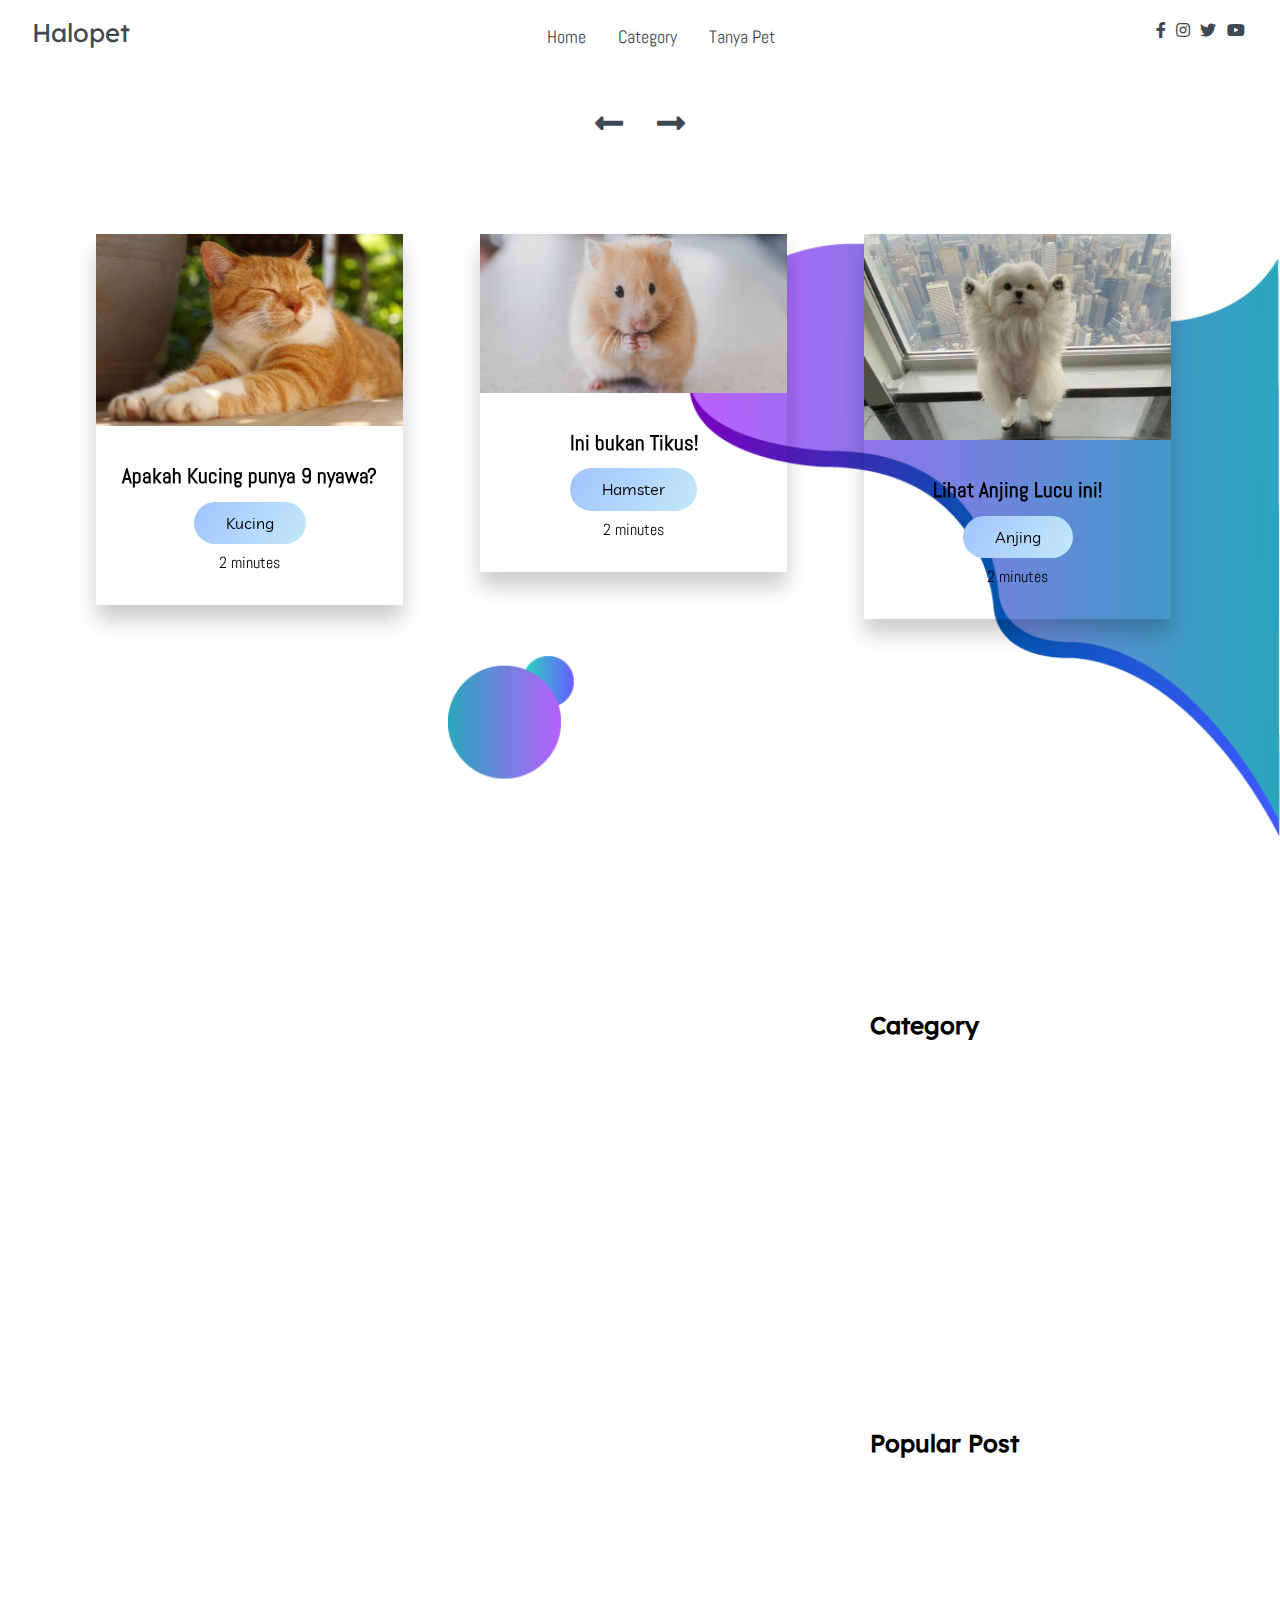
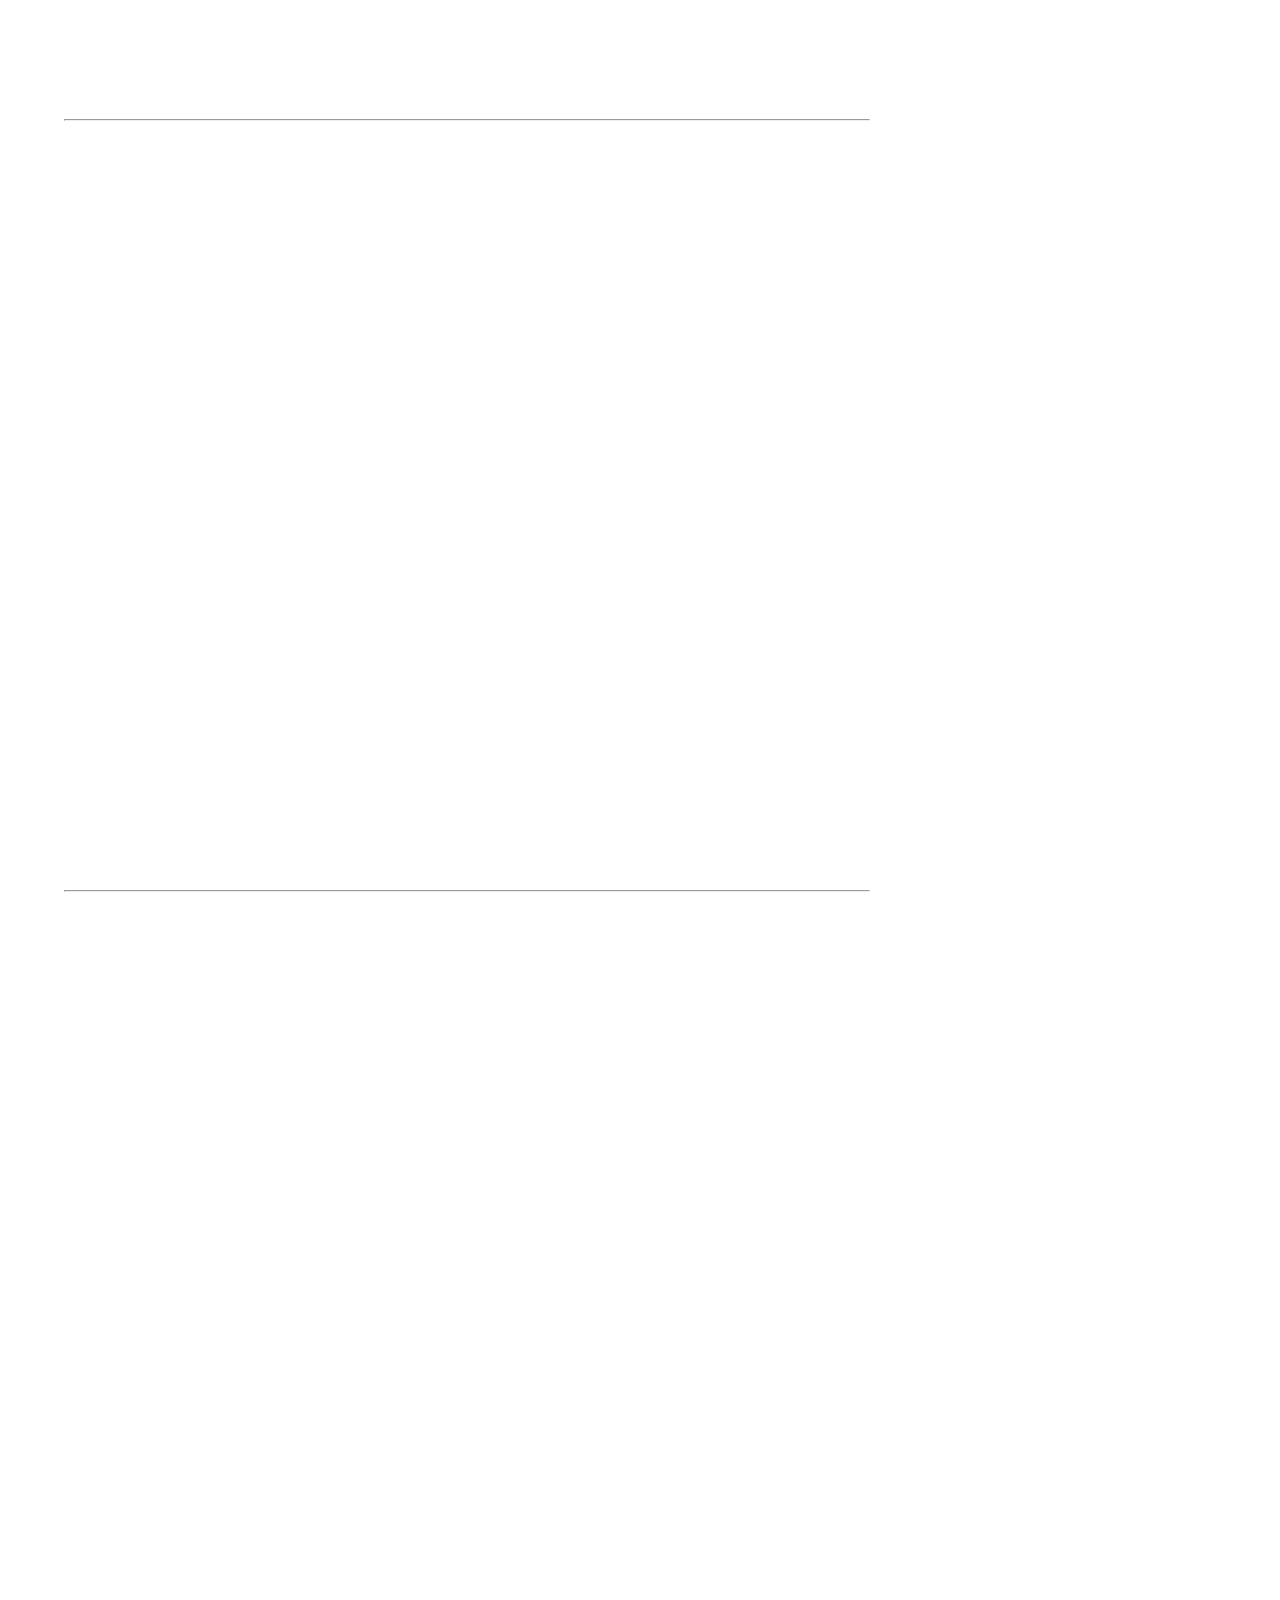
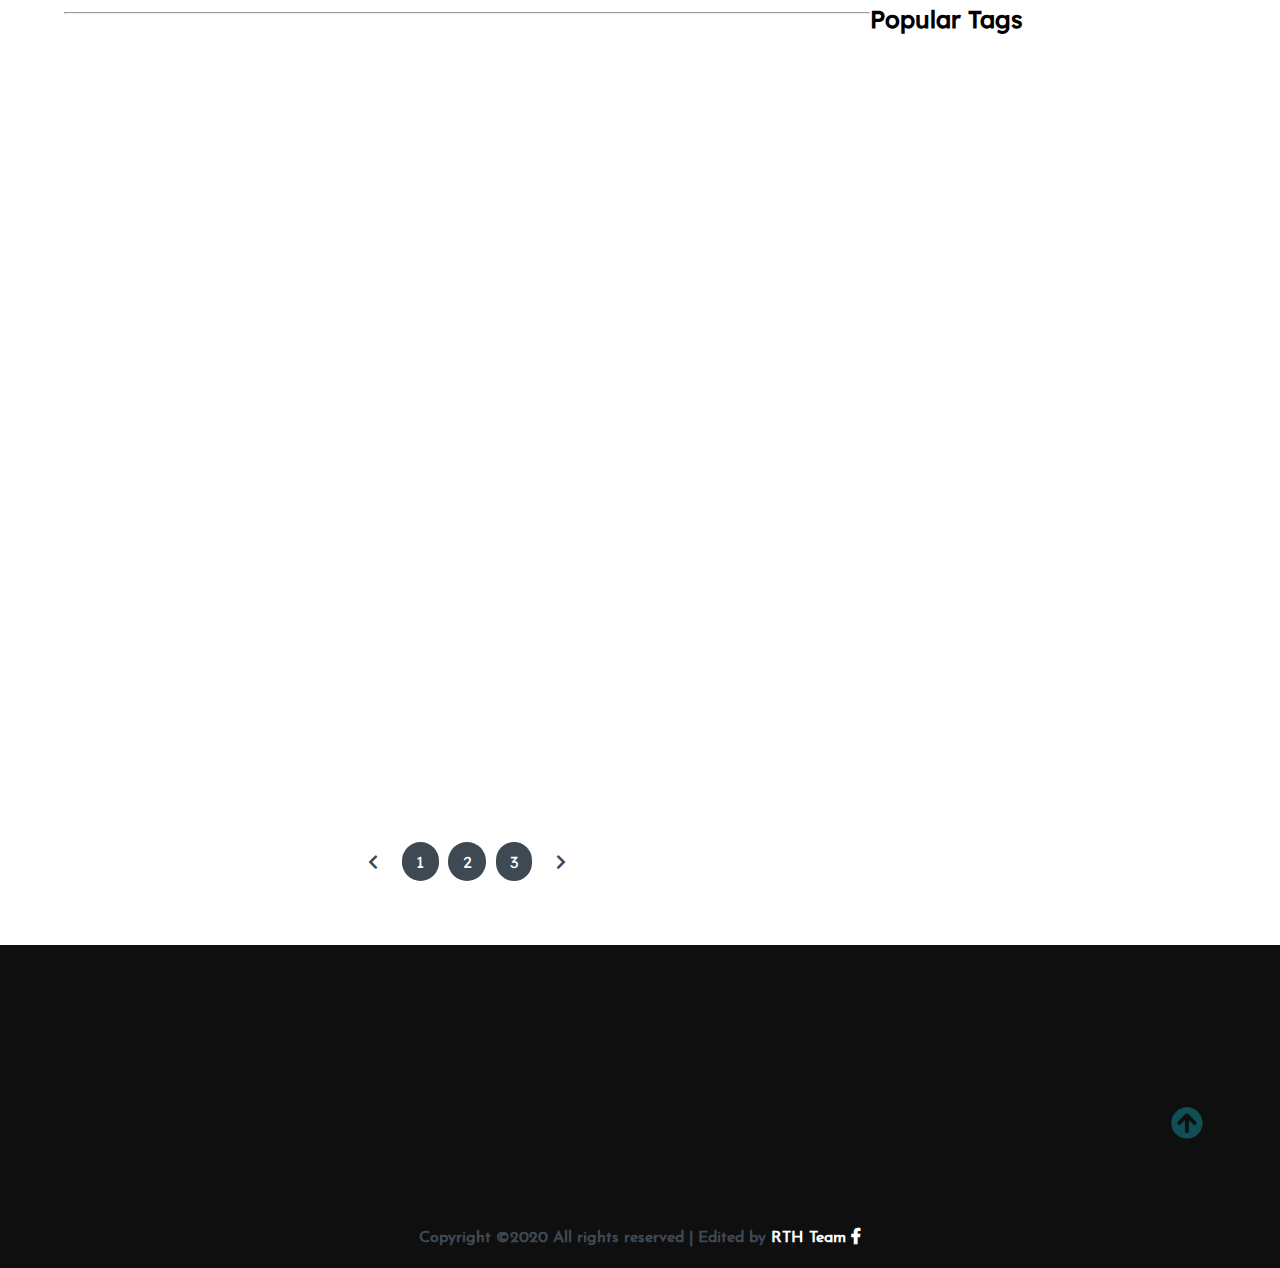
==== index.html @ 98e72d81 "Rename Index.html to index.html" ====
<!DOCTYPE html>
<html lang="en">

<head>
    <meta charset="UTF-8">
    <meta name="viewport" content="width=device-width, initial-scale=1.0">
    <meta http-equiv="X-UA-Compatible" content="ie=edge">
    <title>Halopet</title>

    <!-- Font -->
    <link rel="stylesheet" href="./css/all.css">


    <!-- --------- CSS Owl ------------------->
    <link rel="stylesheet" href="./css/owl.carousel.min.css">
    <link rel="stylesheet" href="./css/owl.theme.default.min.css">

    <!-- ------------ AOS Library ------------------------- -->
    <link rel="stylesheet" href="./css/aos.css">

    <!-- Custom CSS   -->
    <link rel="stylesheet" href="./css/Style.css">
    

</head>

<body>

    <!-- ----------------------------  Navigation ---------------------------------------------- -->

    <nav class="nav">
        <div class="nav-menu flex-row">
            <div class="nav-brand">
                <a href="#" class="text-gray">Halopet</a>
            </div>
            <div class="toggle-collapse">
                <div class="toggle-icons">
                    <i class="fas fa-bars"></i>
                </div>
            </div>
            <div>
                <ul class="nav-items">
                    <li class="nav-link">
                        <a href="#">Home</a>
                    </li>
                    <li class="nav-link">
                        <a href="#">Category</a>
                    </li>
                    <li class="nav-link">
                        <a href="ask.html">Tanya Pet</a>
                    </li>
                </ul>
            </div>
            <div class="social text-gray">
                <a href="#"><i class="fab fa-facebook-f"></i></a>
                <a href="#"><i class="fab fa-instagram"></i></a>
                <a href="#"><i class="fab fa-twitter"></i></a>
                <a href="#"><i class="fab fa-youtube"></i></a>
            </div>
        </div>
    </nav>

    <!-- ------------x---------------  Navigation --------------------------x------------------- -->

    <!----------------------------- Main Site Section ------------------------------>

    <main>

        <!------------------------ Site Title ---------------------->


        <!------------x----------- Site Title ----------x----------->

        <!-- --------------------- Blog Carousel ----------------- -->

        <section>
            <div class="blog">
                <div class="container">
                    <div class="owl-carousel owl-theme blog-post">
                        <div class="blog-content" data-aos="fade-right" data-aos-delay="200">
                            <img src="./assets/Blog-post/pet-1.jpeg" alt="post-1">
                            <div class="blog-title">
                                <h3>Apakah Kucing punya 9 nyawa?</h3>
                                <button class="btn btn-blog">Kucing</button>
                                <span>2 minutes</span>
                            </div>
                        </div>
                        <div class="blog-content" data-aos="fade-in" data-aos-delay="200">
                            <img src="./assets/Blog-post/pet-3.jpg" alt="post-1">
                            <div class="blog-title">
                                <h3>Ini bukan Tikus!</h3>
                                <button class="btn btn-blog">Hamster</button>
                                <span>2 minutes</span>
                            </div>
                        </div>
                        <div class="blog-content" data-aos="fade-left" data-aos-delay="200">
                            <img src="./assets/Blog-post/pet-2.jpg" alt="post-1">
                            <div class="blog-title">
                                <h3>Lihat Anjing Lucu ini!</h3>
                                <button class="btn btn-blog">Anjing</button>
                                <span>2 minutes</span>
                            </div>
                        </div>
                        <div class="blog-content" data-aos="fade-right" data-aos-delay="200">
                            <img src="./assets/Blog-post/post-5.png" alt="post-1">
                            <div class="blog-title">
                                <h3>London Kucing week's continued the evolution</h3>
                                <button class="btn btn-blog">Kucing</button>
                                <span>2 minutes</span>
                            </div>
                        </div>
                    </div>
                    <div class="owl-navigation">
                        <span class="owl-nav-prev"><i class="fas fa-long-arrow-alt-left"></i></span>
                        <span class="owl-nav-next"><i class="fas fa-long-arrow-alt-right"></i></span>
                    </div>
                </div>
            </div>
        </section>

        <!-- ----------x---------- Blog Carousel --------x-------- -->

        <!-- ---------------------- Site Content -------------------------->

        <section class="container">
            <div class="site-content">
                <div class="posts">
                    <div class="post-content" data-aos="zoom-in" data-aos-delay="200">
                        <div class="post-image">
                            <div>
                                <img src="./assets/Blog-post/pet-1.jpeg" class="img" alt="blog1">
                            </div>
                            <div class="post-info flex-row">
                                <span><i class="fas fa-user text-gray"></i>&nbsp;&nbsp;Admin</span>
                                <span><i class="fas fa-calendar-alt text-gray"></i>&nbsp;&nbsp;January 14, 2019</span>
                                <span>2 Commets</span>
                            </div>
                        </div>
                        <div class="post-title">
                            <a href="#">Apakah Benar kucing punya 9 nyawa?</a>
                            <p>Lorem ipsum dolor sit amet consectetur adipisicing elit. Neque voluptas deserunt beatae
                                adipisci iusto totam placeat corrupti ipsum, tempora magnam incidunt aperiam tenetur a
                                nobis, voluptate, numquam architecto fugit. Eligendi quidem ipsam ducimus minus magni
                                illum similique veniam tempore unde?
                            </p>
                            <button class="btn post-btn">Read More &nbsp; <i class="fas fa-arrow-right"></i></button>
                        </div>
                    </div>
                    <hr>
                    <div class="post-content" data-aos="zoom-in" data-aos-delay="200">
                        <div class="post-image">
                            <div>
                                <img src="./assets/Blog-post/pet-5.jpg" class="img" alt="blog1">
                            </div>
                            <div class="post-info flex-row">
                                <span><i class="fas fa-user text-gray"></i>&nbsp;&nbsp;Admin</span>
                                <span><i class="fas fa-calendar-alt text-gray"></i>&nbsp;&nbsp;January 16, 2019</span>
                                <span>7 Commets</span>
                            </div>
                        </div>
                        <div class="post-title">
                            <a href="#">Tanda Kucing sayang kamu</a>
                            <p>Lorem ipsum dolor sit amet consectetur adipisicing elit. Neque voluptas deserunt beatae
                                adipisci iusto totam placeat corrupti ipsum, tempora magnam incidunt aperiam tenetur a
                                nobis, voluptate, numquam architecto fugit. Eligendi quidem ipsam ducimus minus magni
                                illum similique veniam tempore unde?
                            </p>
                            <button class="btn post-btn">Read More &nbsp; <i class="fas fa-arrow-right"></i></button>
                        </div>
                    </div>
                    <hr>
                    <div class="post-content" data-aos="zoom-in" data-aos-delay="200">
                        <div class="post-image">
                            <div>
                                <img src="./assets/Blog-post/foodie.jpg" class="img" alt="blog1">
                            </div>
                            <div class="post-info flex-row">
                                <span><i class="fas fa-user text-gray"></i>&nbsp;&nbsp;Admin</span>
                                <span><i class="fas fa-calendar-alt text-gray"></i>&nbsp;&nbsp;January 19, 2019</span>
                                <span>5 Commets</span>
                            </div>
                        </div>
                        <div class="post-title">
                            <a href="#">Rekomendasi Makanan Kucing Kamu!</a>
                            <p>Lorem ipsum dolor sit amet consectetur adipisicing elit. Neque voluptas deserunt beatae
                                adipisci iusto totam placeat corrupti ipsum, tempora magnam incidunt aperiam tenetur a
                                nobis, voluptate, numquam architecto fugit. Eligendi quidem ipsam ducimus minus magni
                                illum similique veniam tempore unde?
                            </p>
                            <button class="btn post-btn">Read More &nbsp; <i class="fas fa-arrow-right"></i></button>
                        </div>
                    </div>
                    <hr>
                    <div class="post-content" data-aos="zoom-in" data-aos-delay="200">
                        <div class="post-image">
                            <div>
                                <img src="./assets/Blog-post/pet-2.jpg" class="img" alt="blog1">
                            </div>
                            <div class="post-info flex-row">
                                <span><i class="fas fa-user text-gray"></i>&nbsp;&nbsp;Admin</span>
                                <span><i class="fas fa-calendar-alt text-gray"></i>&nbsp;&nbsp;January 21, 2019</span>
                                <span>12 Commets</span>
                            </div>
                        </div>
                        <div class="post-title">
                            <a href="#">Keuntungan Kalau Kamu Punya Anjing</a>
                            <p>Lorem ipsum dolor sit amet consectetur adipisicing elit. Neque voluptas deserunt beatae
                                adipisci iusto totam placeat corrupti ipsum, tempora magnam incidunt aperiam tenetur a
                                nobis, voluptate, numquam architecto fugit. Eligendi quidem ipsam ducimus minus magni
                                illum similique veniam tempore unde?
                            </p>
                            <button class="btn post-btn">Read More &nbsp; <i class="fas fa-arrow-right"></i></button>
                        </div>
                    </div>
                    <div class="pagination flex-row">
                        <a href="#"><i class="fas fa-chevron-left"></i></a>
                        <a href="#" class="pages">1</a>
                        <a href="#" class="pages">2</a>
                        <a href="#" class="pages">3</a>
                        <a href="#"><i class="fas fa-chevron-right"></i></a>
                    </div>
                </div>
                <aside class="sidebar">
                    <div class="category">
                        <h2>Category</h2>
                        <ul class="category-list">
                            <li class="list-items" data-aos="fade-left" data-aos-delay="100">
                                <a href="#">Kucing</a>
                                <span>(05)</span>
                            </li>
                            <li class="list-items" data-aos="fade-left" data-aos-delay="200">
                                <a href="#">Anjing</a>
                                <span>(02)</span>
                            </li>
                            <li class="list-items" data-aos="fade-left" data-aos-delay="300">
                                <a href="#">Kelinci</a>
                                <span>(07)</span>
                            </li>
                            <li class="list-items" data-aos="fade-left" data-aos-delay="400">
                                <a href="#">Hamster</a>
                                <span>(01)</span>
                            </li>
                            <li class="list-items" data-aos="fade-left" data-aos-delay="500">
                                <a href="#">Makanan Hewan</a>
                                <span>(08)</span>
                            </li>
                        </ul>
                    </div>
                    <div class="popular-post">
                        <h2>Popular Post</h2>
                        <div class="post-content" data-aos="flip-up" data-aos-delay="200">
                            <div class="post-image">
                                <div>
                                    <img src="./assets/popular-post/pet-4.jpg" class="img" alt="blog1">
                                </div>
                                <div class="post-info flex-row">
                                    <span><i class="fas fa-calendar-alt text-gray"></i>&nbsp;&nbsp;January 20,2020</span>
                                    <span>2 Commets</span>
                                </div>
                            </div>
                            <div class="post-title">
                                <a href="#">Tips merawat hewan peliharaan saat pandemi</a>
                            </div>
                        </div>
                        <div class="post-content" data-aos="flip-up" data-aos-delay="300">
                            <div class="post-image">
                                <div>
                                    <img src="./assets/popular-post/pet-6.jpg" class="img" alt="blog1">
                                </div>
                                <div class="post-info flex-row">
                                    <span><i class="fas fa-calendar-alt text-gray"></i>&nbsp;&nbsp;January 8,
                                        2020</span>
                                    <span>2 Commets</span>
                                </div>
                            </div>
                            <div class="post-title">
                                <a href="#">7 Makanan hamster alami,sehat dan mudah didapatkan</a>
                            </div>
                        </div>
                        <div class="post-content" data-aos="flip-up" data-aos-delay="400">
                            <div class="post-image">
                                <div>
                                    <img src="./assets/popular-post/pet-7.jpg" class="img" alt="blog1">
                                </div>
                                <div class="post-info flex-row">
                                    <span><i class="fas fa-calendar-alt text-gray"></i>&nbsp;&nbsp;January 20,2020</span>
                                    <span>2 Commets</span>
                                </div>
                            </div>
                            <div class="post-title">
                                <a href="#">Cara aman liburan bersama hewan peliharaan</a>
                            </div>
                        </div>
                        <div class="post-content" data-aos="flip-up" data-aos-delay="500">
                            <div class="post-image">
                                <div>
                                    <img src="./assets/popular-post/pet-8.jpg" class="img" alt="blog1">
                                </div>
                                <div class="post-info flex-row">
                                    <span><i class="fas fa-calendar-alt text-gray"></i>&nbsp;&nbsp;January 20,2020</span>
                                    <span>2 Commets</span>
                                </div>
                            </div>
                            <div class="post-title">
                                <a href="#">Tips cegah penularan penyakit dari hewan peliharaan</a>
                            </div>
                        </div>
                    </div>
                    <div class="newsletter" data-aos="fade-up" data-aos-delay="300">
                        <h2>Newsletter</h2>
                        <div class="form-element">
                            <input type="text" class="input-element" placeholder="Email">
                            <button class="btn form-btn">Subscribe</button>
                        </div>
                    </div>
                    <div class="popular-tags">
                        <h2>Popular Tags</h2>
                        <div class="tags flex-row">
                            <span class="tag" data-aos="flip-up" data-aos-delay="100">#kucing</span>
                            <span class="tag" data-aos="flip-up" data-aos-delay="200">#lovecat</span>
                            <span class="tag" data-aos="flip-up" data-aos-delay="300">#besthamster</span>
                            <span class="tag" data-aos="flip-up" data-aos-delay="400">#saveanimal</span>
                            <span class="tag" data-aos="flip-up" data-aos-delay="800">#dontkillmehuman</span>
                        </div>
                    </div>
                </aside>
            </div>
        </section>

        <!-- -----------x---------- Site Content -------------x------------>

    </main>

    <!---------------x------------- Main Site Section ---------------x-------------->


    <!-- --------------------------- Footer ---------------------------------------- -->

    <footer class="footer">
        <div class="container">
            <div class="about-us" data-aos="fade-right" data-aos-delay="200">
                <h2>Tentang Kami</h2>
                <p>Website ini dibuat oleh Aldriansyah Yustino,Ahmad Taufik,dan M hadziq Fathul Hikam</p>
            </div>
            <div class="newsletter" data-aos="fade-right" data-aos-delay="200">
                <h2>Newsletter</h2>
                <p>Tetap ikuti info terbaru seputar kami</p>
                <div class="form-element">
                    <input type="text" placeholder="Email"><span><i class="fas fa-chevron-right"></i></span>
                </div>
            </div>
            <div class="follow" data-aos="fade-left" data-aos-delay="200">
                <h2>Follow us</h2>
                <p>Lebih kenal kami!</p>
                <div>
                    <i class="fab fa-facebook-f"></i>
                    <i class="fab fa-twitter"></i>
                    <i class="fab fa-instagram"></i>
                    <i class="fab fa-youtube"></i>
                </div>
            </div>
        </div>
        <div class="rights flex-row">
            <h4 class="text-gray">
                Copyright ©2020 All rights reserved | Edited by
                <a href="https://www.facebook.com/sipasipasipusapusipukki/" target="_black">RTH Team <i class="fab fa-facebook-f"></i>
                </a>
            </h4>
        </div>
        <div class="move-up">
            <span><i class="fas fa-arrow-circle-up fa-2x"></i></span>
        </div>
    </footer>

    <!-- -------------x------------- Footer --------------------x------------------- -->

    <!-- Jquery Library file -->
    <script src="./js/Jquery3.4.1.min.js"></script>

    <!-- --------- Owl-Carousel js ------------------->
    <script src="./js/owl.carousel.min.js"></script>

    <!-- ------------ AOS js Library  ------------------------- -->
    <script src="./js/aos.js"></script>

    <!-- Custom Javascript file -->
    <script src="./js/main.js"></script>
</body>

</html>
---- css/Style.css ----
@import url('../css/fonts.css');


html, body{
    margin: 0%;
    box-sizing: border-box;
    overflow-x: hidden;
}

:root{

    /*      warna tema       */
    --text-gray: #3f4954;
    --text-light : #686666da;
    --bg-color: #0f0f0f;
    --white: #ffffff;
    --midnight: #104f55;

    /* gradient color   */
    --sky: linear-gradient(120deg, #a1c4fd 0%, #c2e9fb 100%);

    /*      font-family   */
    --Abel: 'Abel', cursive;
    --Anton: 'Anton', cursive;
    --Josefin : 'Josefin', cursive;
    --Lexend: 'Lexend', cursive;
    --Livvic : 'Livvic', cursive;
}




a{
    text-decoration: none;
    color: var(--text-gray);
}

.flex-row{
    display: flex;
    flex-direction: row;    
    flex-wrap: wrap;
}

ul{
    list-style-type: none;
}

h1{
    font-family: var(--Lexend);
    font-size: 2.5rem;
}

h2{
    font-family: var(--Lexend);
}

h3{
    font-family: var(--Abel);
    font-size: 1.3rem;
}

button.btn{
    border: none;
    border-radius: 2rem;
    padding: 1rem 3rem;
    font-size: 1rem;
    font-family: var(--Livvic);
    cursor: pointer;
}

span{
    font-family: var(--Abel);
}

.container{
    margin: 0 5vw;
}

.text-gray{
    color: var(--text-gray);
}

p{
    font-family: var(--Lexend);
    color: var(--text-light);
}

/* ------x------- Global Classes -------x-------*/

/* --------------- navbar ----------------- */

.nav{
    background: white;
    padding: 0 2rem;
    height: 0rem;
    min-height: 10vh;
    overflow: hidden;
    transition: height 1s ease-in-out;
}

.nav .nav-menu{    
    justify-content: space-between;
}

.nav .toggle-collapse{
    position: absolute;
    top: 0%;
    width: 90%;
    cursor: pointer;
    display: none;
}

.nav .toggle-collapse .toggle-icons{
    display: flex;
    justify-content: flex-end;
    padding: 1.7rem 0;
}

.nav .toggle-collapse .toggle-icons i{
    font-size: 1.4rem;
    color: var(--text-gray);
}

.collapse{
    height: 30rem;
}

.nav .nav-items{
    display: flex;
    margin: 0;
}

.nav .nav-items .nav-link{
    padding: 1.6rem 1rem;
    font-size: 1.1rem;
    position: relative;
    font-family: var(--Abel);
    font-size: 1.1rem;
}

.nav .nav-items .nav-link:hover{
    background-color: var(--midnight);
}

.nav .nav-items .nav-link:hover a{
    color: var(--white);
}

.nav .nav-brand a{
    font-size: 1.6rem;
    padding: 1rem 0;
    display: block;
    font-family: var(--Lexend);
    font-size: 1.6rem;
}

.nav .social{
    padding: 1.4rem 0
}

.nav .social i{
    padding: 0 .2rem;
}

.nav .social i:hover{
    color: #a1c4cf;
}

/* -------x------- navbar ---------x------- */


/* ----------------- Main Content----------- */

/* --------------- Site title ---------------- */
main .site-title{
    background: url('../assets/Background-image.png');
    background-size: cover;
    height: 110vh;
    display: flex;
    justify-content: center;
}

main .site-title .site-background{
    padding-top: 10rem;
    text-align: center;
    color: var(--white);
}

main .site-title h1, h3{
    margin: .3rem;
}

main .site-title .btn{
    margin: 1.8rem;
    background: var(--sky);
}

main .site-title .btn:hover{
    background: transparent;
    border: 1px solid var(--white);
    color: var(--white);
}

/* --------x------ Site title --------x------- */

/* --------------- Blog Carousel ------------ */

main .blog{
    background: url('../assets/Abract01.png');
    background-repeat: no-repeat;
    background-position: right;
    height: 100vh;
    width: 100%;
    background-size: 65%;
}

main .blog .blog-post{
    padding-top: 6rem;
}

main .blog-post .blog-content{
    display: flex;
    flex-direction: column;
    text-align: center;
    width: 80%;
    margin: 3rem 2rem;
    box-shadow: 0 15px 20px rgba(0, 0, 0, 0.2);
}

main .blog-content .blog-title{
    padding: 2rem 0;
}

main .blog-content .btn-blog{
    padding: .7rem 2rem;
    background: var(--sky);
    margin: .5rem;
}

main .blog-content span{
    display: block;
}

section .container .owl-nav{
    position: absolute;
    top: 0%;
    margin: 0 auto;
    width: 100%;
}

.owl-nav .owl-prev .owl-nav-prev,
.owl-nav .owl-next .owl-nav-next{
    color: var(--text-gray);
    background: transparent;
    font-size: 2rem;
}

.owl-theme .owl-nav [class*='owl-']:hover{
    background: transparent;
    color: var(--midnight);
}

.owl-theme .owl-nav [class*='owl-']{
    outline: none;
}


/* -------x------- Blog Carousel -----x------ */

/* ---------------- Site Content ----------------*/

main .site-content{
    display: grid;
    grid-template-columns: 70% 30%;
}

main .post-content{
    width: 100%;
    
}

main .site-content .post-content > .post-image, .post-title{
    padding: 1rem 2rem;
    position: relative;
}

main .site-content .post-content > .post-image .post-info{
    background: var(--sky);
    padding: 1rem;
    position: absolute;
    bottom: 0%;
    left: 20vw;
    border-radius: 3rem;
}

main .site-content .post-content > .post-image > div{
    overflow: hidden;
}

main .site-content .post-content > .post-image .img{
    width: 100%;
    transition: all 1s ease;
}

main .site-content .post-content > .post-image .img:hover{
    transform: scale(1.3);
}

main .site-content .post-content > .post-image .post-info span{
    margin: 0 .5rem;
}

main .post-content .post-title a{
    font-family: var(--Anton);
    font-size: 1.5rem;
}

.site-content .post-content .post-title .post-btn{
    border-radius: 0;
    padding: .7rem 1.5rem;
    background: var(--sky);
}

.site-content .pagination{
    justify-content: center;
    color: var(--text-gray);
    margin: 4rem 0;
}

.site-content .pagination a{
    padding: .6rem .9rem;
    border-radius: 2rem;
    margin: 0 .3rem;
    font-family: var(--Lexend);
}

.site-content .pagination .pages{
    background: var(--text-gray);
    color: var(--white);
}

/* -------x-------- Site Content --------x-------*/


/* --------------- Sidebar ----------------------- */

.site-content > .sidebar .category-list{
    font-family: var(--Livvic);   
}

.site-content > .sidebar .category-list .list-items{
    background: var(--sky);
    padding: .4rem 1rem;
    margin: .8rem 0;
    border-radius: 3rem;
    width: 70%;
    display: flex;
    justify-content: space-between;
}

.site-content > .sidebar .category-list .list-items a{
    color:  black;
}

.site-content .sidebar .popular-post .post-content{
    padding: 1rem 0;
}

.site-content .sidebar .popular-post h2{
    padding-top: 8rem;
}

.site-content .sidebar .popular-post .post-info{
    padding: .4rem .1rem !important;
    bottom: 0rem !important;
    left: 1.5rem !important;
    border-radius: 0rem !important;
    background: white !important;
}

.site-content .sidebar .popular-post .post-title a{
    font-size: 1rem;
}

.site-content .sidebar .newsletter{
    padding-top: 10rem;
}

.site-content .sidebar .newsletter .form-element{
    padding: .5rem 2rem;
}

.site-content .sidebar .newsletter .input-element{
    width: 80%;
    height: 1.9rem;
    padding: .3rem .5rem;
    font-family: var(--Lexend);
    font-size: 1rem;
}

.site-content .sidebar .newsletter .form-btn{
    border-radius: 0;
    padding: .8rem 32%;
    margin: 1rem 0;
    background: var(--sky);
}

.site-content .sidebar .popular-tags{
    padding: 5rem 0;
}

.site-content .sidebar .popular-tags .tags .tag{
    background: var(--sky);
    padding: .4rem 1rem;
    border-radius: 3rem;
    margin: .4rem .6rem;
}


/* -------x------- Sidebar -----------x----------- */

/* ---------x------- Main Content -----x----- */


/* ----------------- Footer --------------------- */

footer.footer{
    height: 100%;
    background: var(--bg-color);
    position: relative;
}

footer.footer .container{
    display: grid;
    grid-template-columns: repeat(4, 1fr);
}

footer.footer .container > div{
    flex-grow: 1;
    flex-basis: 0;
    padding: 3rem .9rem;
}

footer.footer .container h2{
    color: var(--white);
}

footer.footer .newsletter .form-element{
    background: black;
    display: inline-block;
}

footer.footer .newsletter .form-element input{
    padding: .5rem .7rem;
    border: none;
    background: transparent;
    color: white;
    font-family: var(--Josefin);
    font-size: 1rem;
    width: 74%;
}

footer.footer .newsletter .form-element span{
    background: var(--sky);
    padding: .5rem .7rem;
    cursor: pointer;
}

footer.footer .instagram div > img{
    display: inline-block;
    width: 25%;
    height: 50%;
    margin: .3rem .4rem;
}

footer.footer .follow div i{
    color: var(--white);
    padding: 0 .4rem;
}

footer.footer .rights{
    justify-content: center;
    font-family: var(--Josefin);
}

footer.footer .rights h4 a{
    color: var(--white);
}

footer.footer .move-up{
    position: absolute;
    right: 6%;
    top: 50%;
}

footer.footer .move-up span{
    color: var(--midnight);
}

footer.footer .move-up span:hover{
    color: var(--white);
    cursor: pointer;
}

/* ---------x------- Footer ----------x---------- */

/*              Viewport less then or equal to 1130px            */

@media only screen and (max-width: 1130px){
    .site-content .post-content > .post-image .post-info{
        left: 2rem !important;
        bottom: 1.2rem !important;
        border-radius: 0% !important;
    }

    .site-content .sidebar .popular-post .post-info{
        display: none !important;
    }

    footer.footer .container{
        grid-template-columns: repeat(2, 1fr);
    }

}

/*      x       Viewport less then or equal to 1130px    x     */


/*              Viewport less then or equal to 750px            */

@media only screen and (max-width: 750px){
    .nav .nav-menu, .nav .nav-items{
        flex-direction: column;
    }

    .nav .toggle-collapse{
        display: initial;
    }

    main .site-content{
        grid-template-columns: 100%;
    }

    footer.footer .container{
        grid-template-columns: repeat(1, 1fr);
    }

}


/*        x      Viewport less then or equal to 750px       x     */


/*              Viewport less then or equal to 520px            */

@media only screen and (max-width: 520px){
    main .blog{
        height: 125vh;
    }

    .site-content .post-content > .post-image .post-info{
        display: none;
    }

    footer.footer .container > div{
        padding:  1rem .9rem !important;
    }

    footer .rights{
        padding: 0 1.4rem;
        text-align: center;
    }

    nav .toggle-collapse{
        width: 80% !important;
    }

}

/*        x      Viewport less then or equal to 520px       x     */
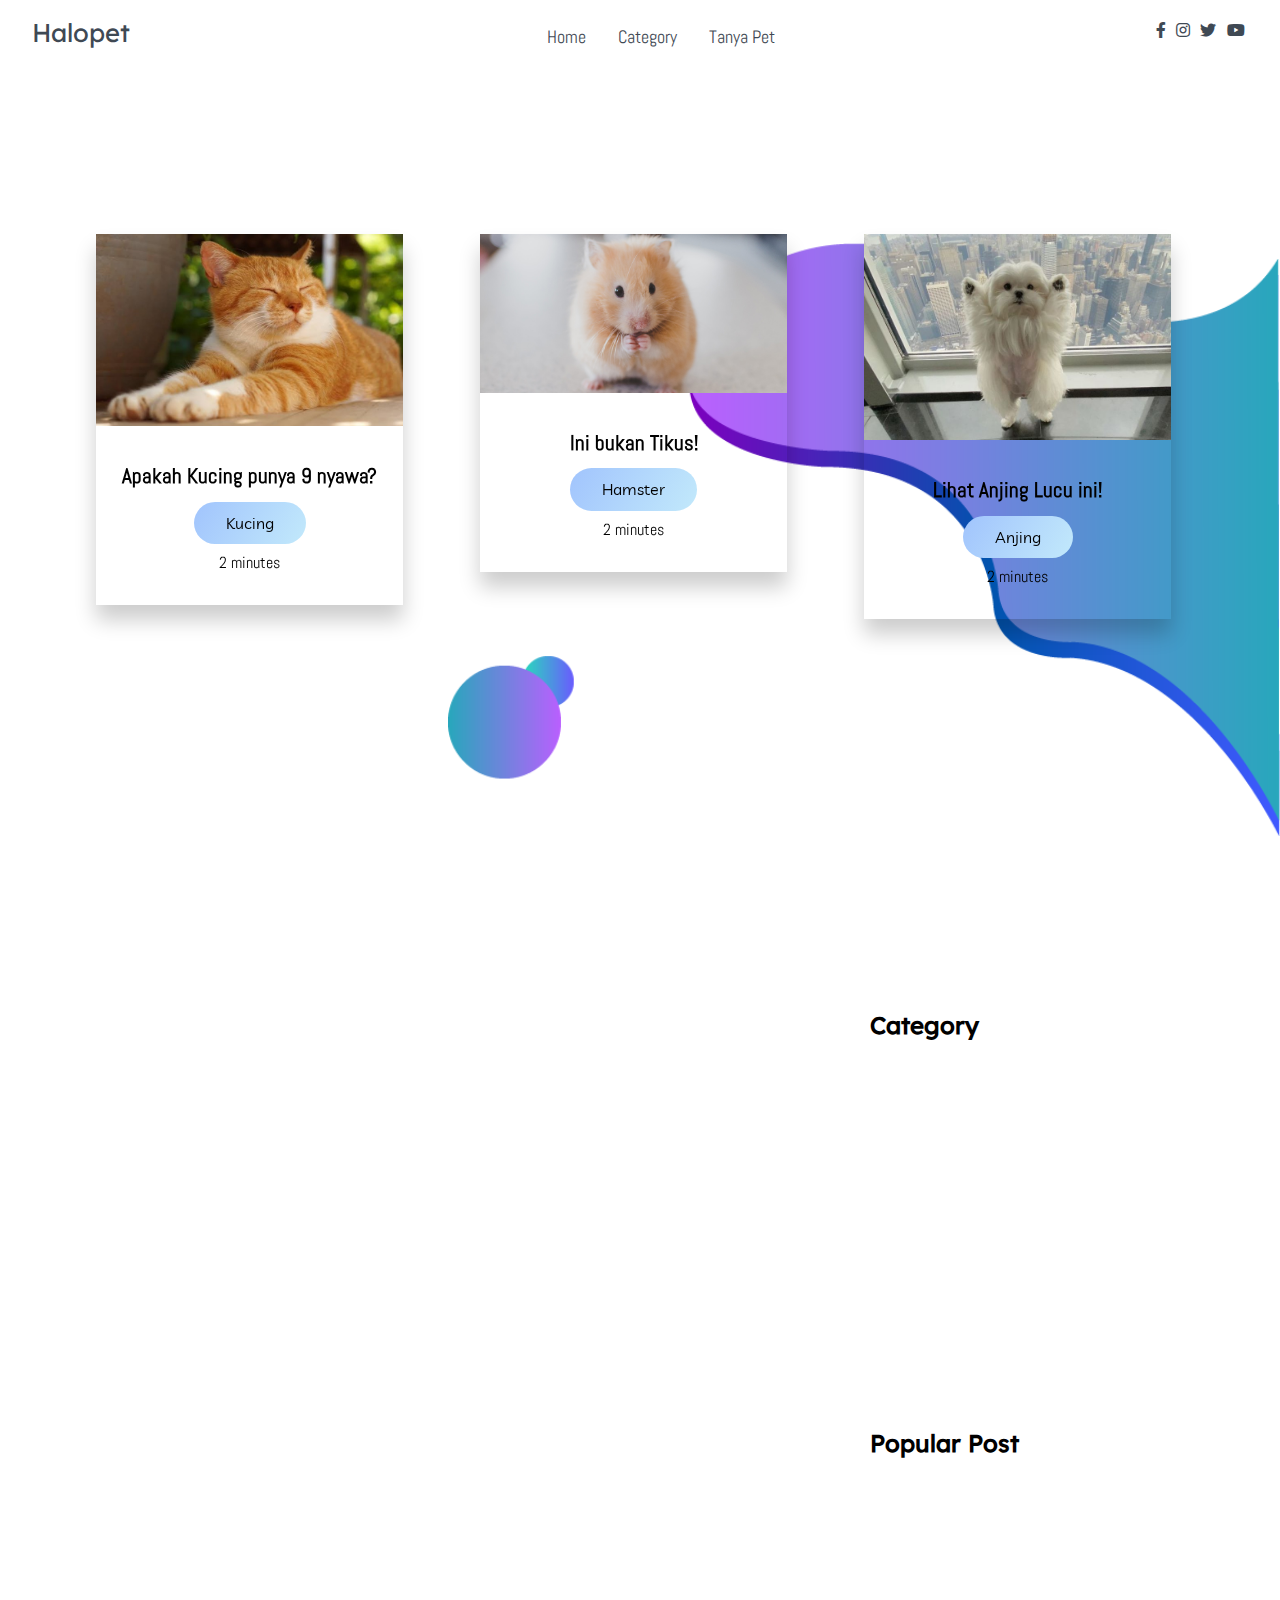
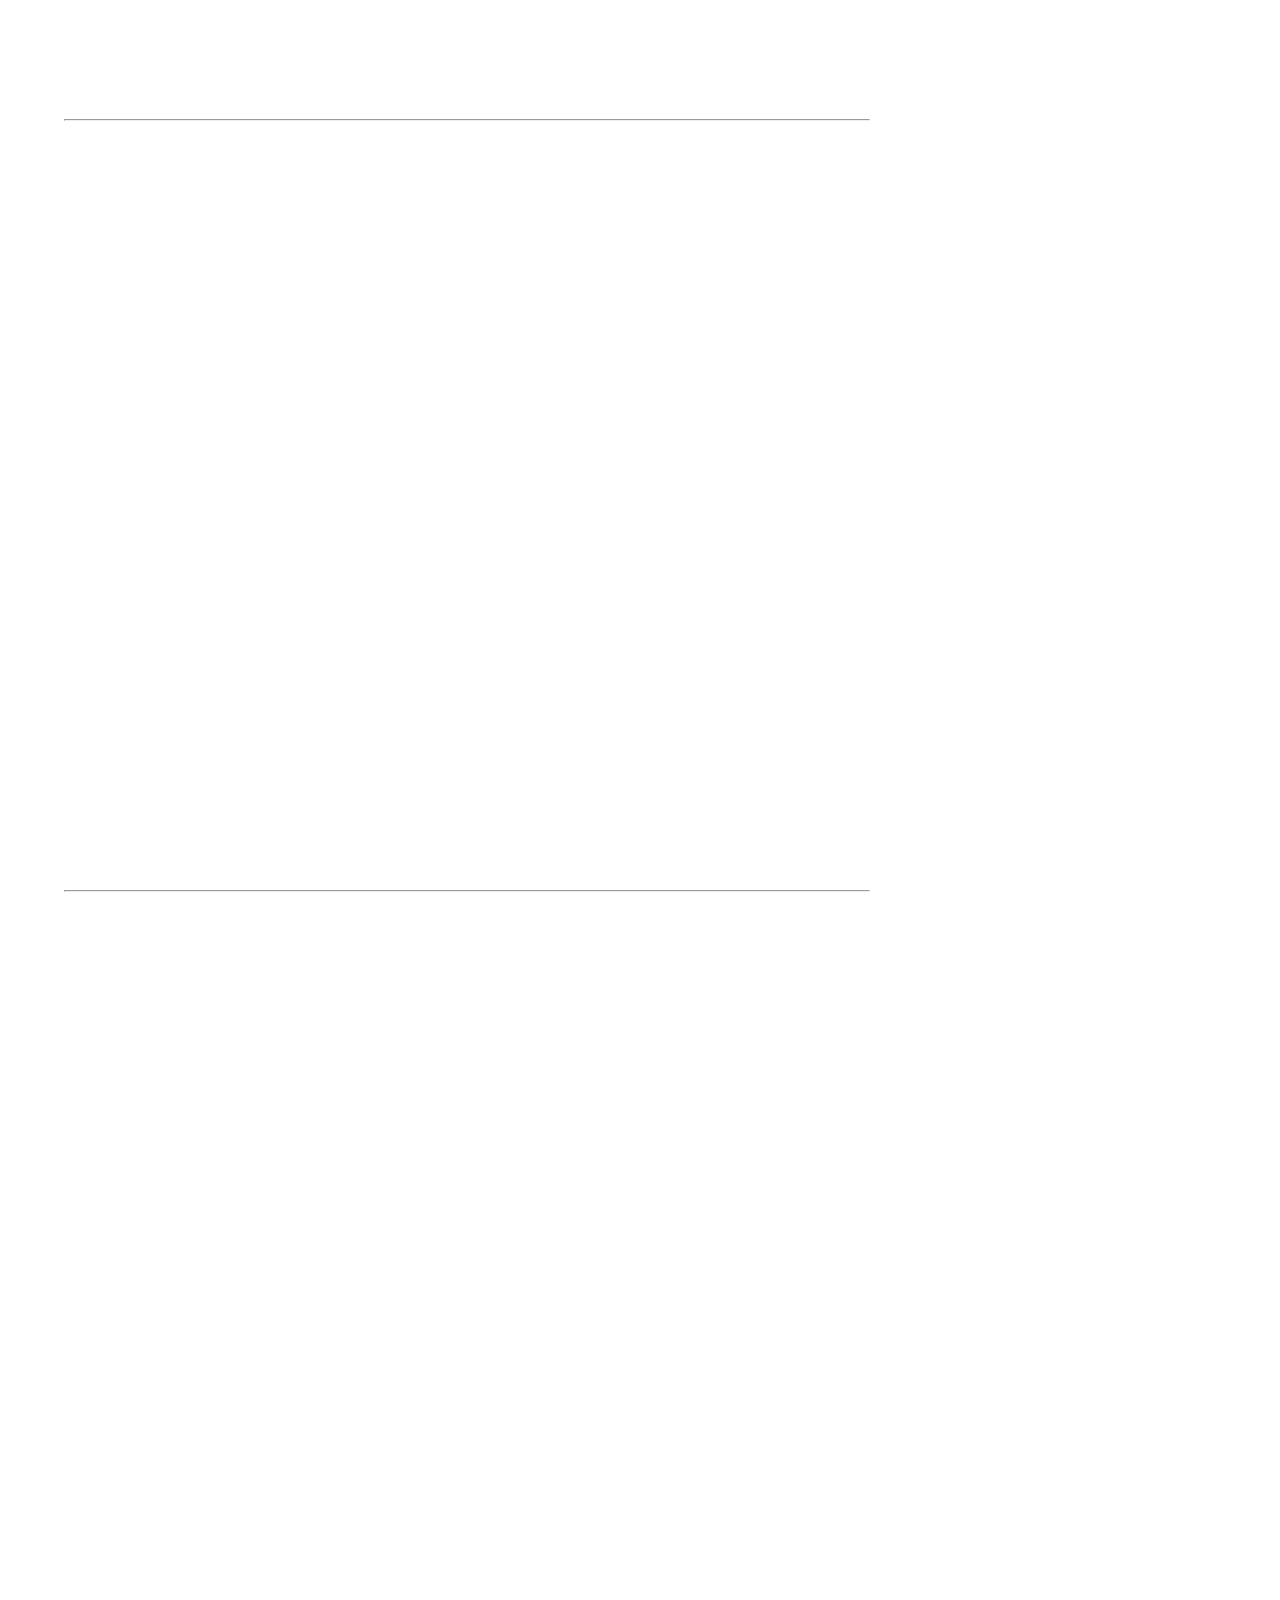
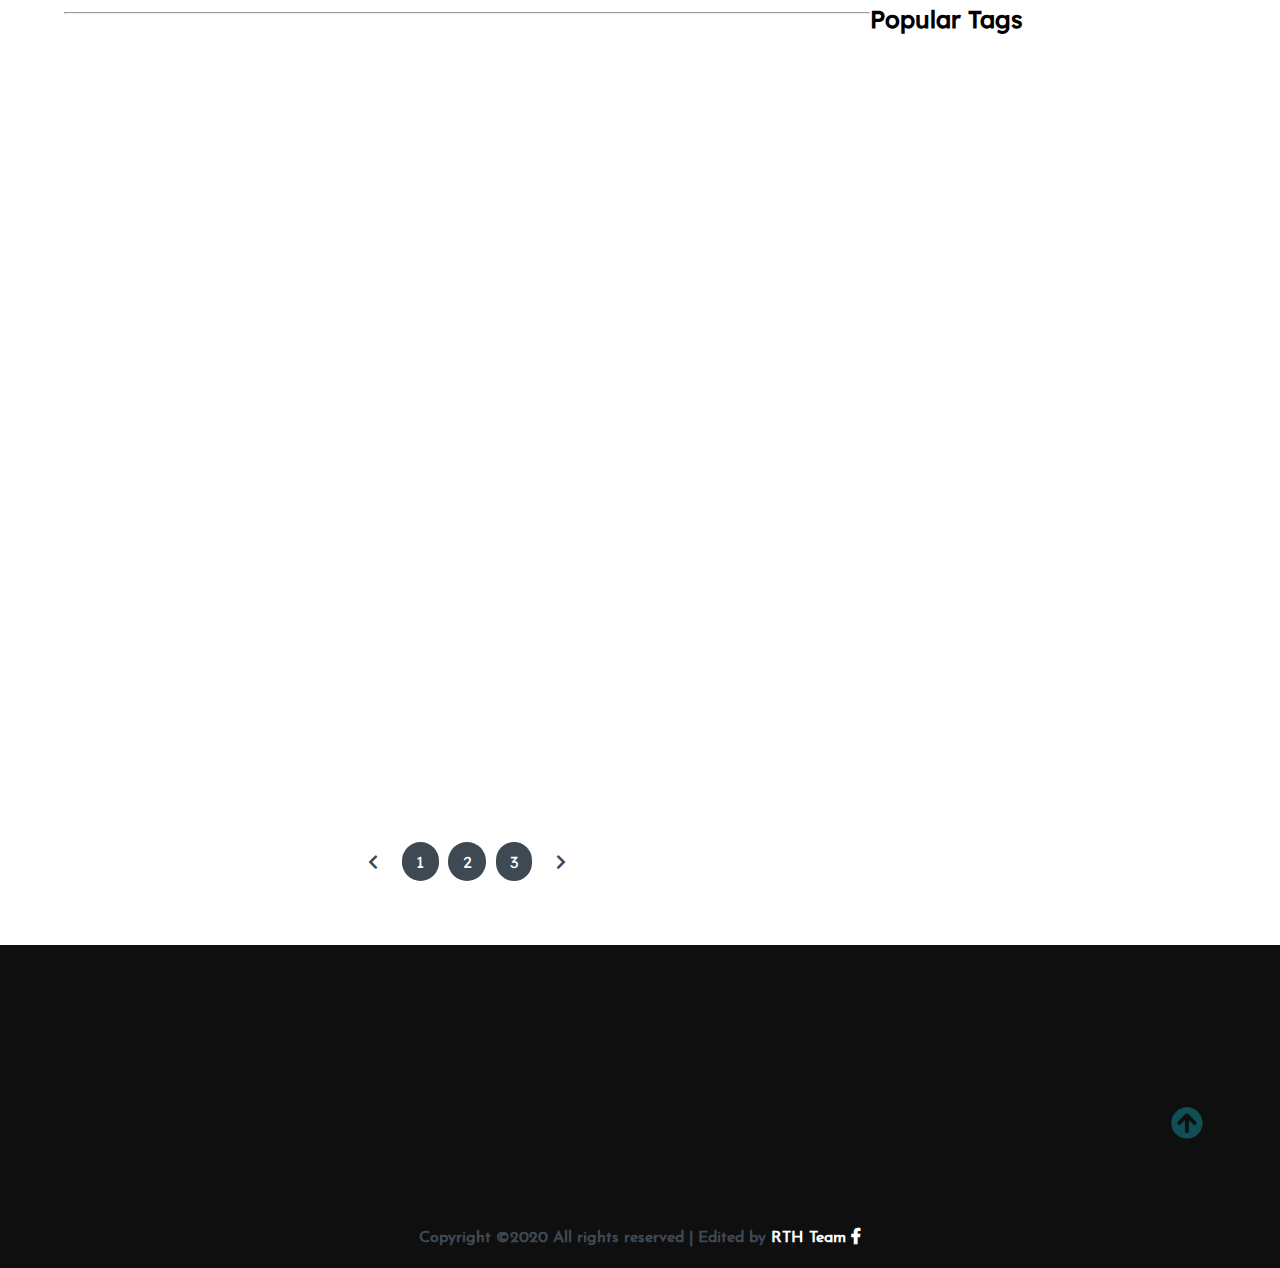
==== commit eec03175: "tugas akhir finalll" ====
--- a/index.html
+++ b/index.html
@@ -101,14 +101,6 @@
                                 <span>2 minutes</span>
                             </div>
                         </div>
-                        <div class="blog-content" data-aos="fade-right" data-aos-delay="200">
-                            <img src="./assets/Blog-post/post-5.png" alt="post-1">
-                            <div class="blog-title">
-                                <h3>London Kucing week's continued the evolution</h3>
-                                <button class="btn btn-blog">Kucing</button>
-                                <span>2 minutes</span>
-                            </div>
-                        </div>
                     </div>
                     <div class="owl-navigation">
                         <span class="owl-nav-prev"><i class="fas fa-long-arrow-alt-left"></i></span>
